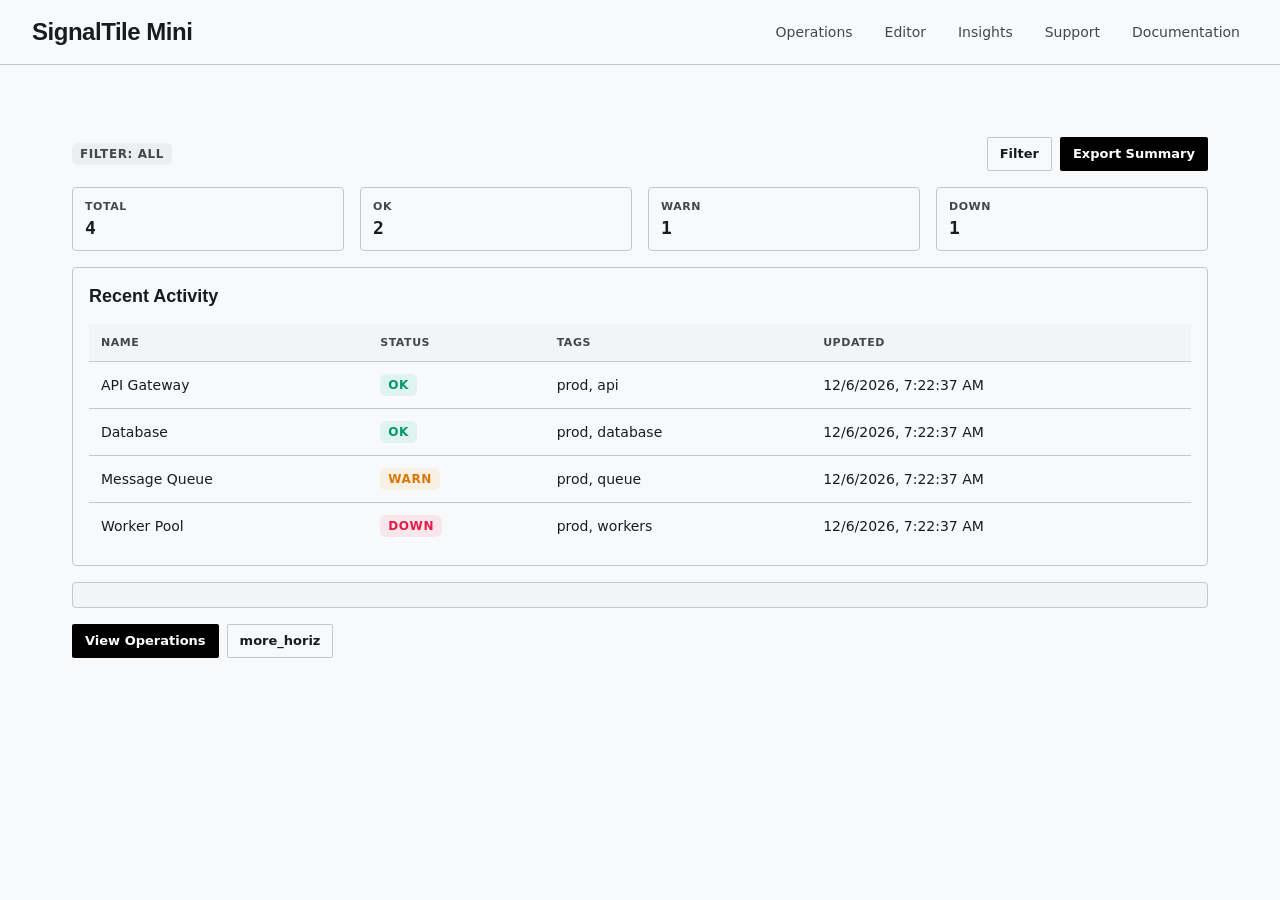
==== insights-signaltile-mini.html @ 6698b3dc "feat: US-003 - SignalTile Mini - Insights - SignalTile Mini screen" ====
<!doctype html>
<html lang="en">
  <head>
    <meta charset="UTF-8" />
    <meta name="viewport" content="width=device-width, initial-scale=1.0" />
    <title>Insights - SignalTile Mini</title>
    <link rel="stylesheet" href="assets/css/styles.css" />
    <style>
      .insights-toolbar {
        display: flex;
        flex-wrap: wrap;
        gap: var(--spacing-unit-4, 1rem);
        align-items: center;
        justify-content: space-between;
        margin-bottom: var(--spacing-unit-4, 1rem);
      }

      .insights-actions {
        display: flex;
        gap: var(--spacing-unit-2, 0.5rem);
        flex-wrap: wrap;
      }

      .insights-summary {
        display: grid;
        grid-template-columns: repeat(auto-fit, minmax(120px, 1fr));
        gap: var(--spacing-unit-4, 1rem);
        margin-bottom: var(--spacing-unit-4, 1rem);
      }

      .metric-card {
        background: var(--color-surface, #ffffff);
        border: 1px solid var(--color-outline-variant, #c6c6c6);
        border-radius: var(--radius-lg, 0.25rem);
        padding: var(--spacing-unit-3, 0.75rem);
      }

      .metric-label {
        display: block;
        font-size: 11px;
        font-weight: 700;
        letter-spacing: 0.05em;
        text-transform: uppercase;
        color: var(--color-on-surface-variant, #45464d);
      }

      .metric-value {
        display: block;
        font-family: var(--font-label-mono, "JetBrains Mono"), monospace;
        font-size: 18px;
        font-weight: 600;
        margin-top: var(--spacing-unit-1, 0.25rem);
      }

      .insights-panel {
        background: var(--color-surface, #ffffff);
        border: 1px solid var(--color-outline-variant, #c6c6c6);
        border-radius: var(--radius-lg, 0.25rem);
        padding: var(--spacing-unit-4, 1rem);
        margin-bottom: var(--spacing-unit-4, 1rem);
      }

      .insights-panel h2 {
        margin: 0 0 var(--spacing-unit-4, 1rem);
        font-family: var(--font-headline-md, Geist), sans-serif;
        font-size: 18px;
        font-weight: 600;
        line-height: 24px;
      }

      .filter-badge {
        display: inline-flex;
        align-items: center;
        padding: var(--spacing-unit-1, 0.25rem) var(--spacing-unit-2, 0.5rem);
        border-radius: var(--radius-md, 0.375rem);
        font-size: 12px;
        font-weight: 600;
        text-transform: uppercase;
        letter-spacing: 0.05em;
        background: var(--color-surface-container, #eceef0);
        color: var(--color-on-surface-variant, #45464d);
      }

      .activity-table {
        width: 100%;
        border-collapse: collapse;
      }

      .activity-table th,
      .activity-table td {
        padding: var(--spacing-unit-3, 0.75rem);
        text-align: left;
        border-bottom: 1px solid var(--color-outline-variant, #c6c6c6);
        font-size: 14px;
      }

      .activity-table th {
        font-size: 11px;
        font-weight: 700;
        letter-spacing: 0.05em;
        text-transform: uppercase;
        color: var(--color-on-surface-variant, #45464d);
        background: var(--color-surface-container-low, #f2f4f6);
      }

      .activity-table tr:last-child td {
        border-bottom: none;
      }

      .status-badge {
        display: inline-flex;
        align-items: center;
        padding: var(--spacing-unit-1, 0.25rem) var(--spacing-unit-2, 0.5rem);
        border-radius: var(--radius-md, 0.375rem);
        font-size: 12px;
        font-weight: 600;
        text-transform: uppercase;
        letter-spacing: 0.05em;
      }

      .status-badge.status-ok {
        background: rgba(16, 185, 129, 0.1);
        color: #059669;
      }

      .status-badge.status-warn {
        background: rgba(245, 158, 11, 0.1);
        color: #d97706;
      }

      .status-badge.status-down {
        background: rgba(244, 63, 94, 0.1);
        color: #e11d48;
      }

      .empty-state {
        text-align: center;
        color: var(--color-on-surface-variant, #45464d);
        padding: var(--spacing-unit-6, 1.5rem);
      }

      .insights-export {
        background: var(--color-surface-container-low, #f2f4f6);
        border: 1px solid var(--color-outline-variant, #c6c6c6);
        border-radius: var(--radius-lg, 0.25rem);
        padding: var(--spacing-unit-3, 0.75rem);
        font-family: var(--font-label-mono, "JetBrains Mono"), monospace;
        font-size: 12px;
        line-height: 16px;
        max-height: 320px;
        overflow: auto;
        white-space: pre-wrap;
        margin-bottom: var(--spacing-unit-4, 1rem);
      }

      .insights-bottom-actions {
        display: flex;
        gap: var(--spacing-unit-2, 0.5rem);
        flex-wrap: wrap;
      }
    </style>
  </head>
  <body>
    <main data-setfarm-root="insights" data-testid="setfarm-app-root" class="app-shell">
      <header class="app-header">
        <h1>SignalTile Mini</h1>
        <nav class="app-nav" aria-label="Primary">
          <a href="record-operations-signaltile-mini.html" data-action-id="ACT_OPERATIONS">Operations</a>
          <a href="record-editor-signaltile-mini.html" data-action-id="ACT_EDITOR">Editor</a>
          <a href="insights-signaltile-mini.html" data-action-id="ACT_INSIGHTS">Insights</a>
          <a href="index.html#support" data-action-id="ACT_SUPPORT">Support</a>
          <a href="index.html#documentation" data-action-id="ACT_DOCUMENTATION">Documentation</a>
        </nav>
      </header>

      <section class="app-body">
        <div id="status-banner" class="status-banner" role="status" aria-live="polite"></div>

        <section class="insights-toolbar" aria-label="Insights toolbar">
          <div>
            <span class="filter-badge" id="active-filter">Filter: all</span>
          </div>
          <div class="insights-actions">
            <button type="button" class="btn btn-secondary" data-action-id="ACT_FILTER_INSIGHTS">Filter</button>
            <button type="button" class="btn btn-primary" data-action-id="ACT_EXPORT_SUMMARY">Export Summary</button>
          </div>
        </section>

        <section class="insights-summary" aria-label="Insights summary">
          <div class="metric-card">
            <span class="metric-label">Total</span>
            <span id="metric-total" class="metric-value">0</span>
          </div>
          <div class="metric-card">
            <span class="metric-label">OK</span>
            <span id="metric-ok" class="metric-value">0</span>
          </div>
          <div class="metric-card">
            <span class="metric-label">Warn</span>
            <span id="metric-warn" class="metric-value">0</span>
          </div>
          <div class="metric-card">
            <span class="metric-label">Down</span>
            <span id="metric-down" class="metric-value">0</span>
          </div>
        </section>

        <section class="insights-panel" aria-labelledby="activity-title">
          <h2 id="activity-title">Recent Activity</h2>
          <table class="activity-table">
            <thead>
              <tr>
                <th>Name</th>
                <th>Status</th>
                <th>Tags</th>
                <th>Updated</th>
              </tr>
            </thead>
            <tbody id="activity-body">
              <!-- Rows rendered by insights.js -->
            </tbody>
          </table>
        </section>

        <pre id="insights-export-output" class="insights-export" aria-live="polite"></pre>

        <section class="insights-bottom-actions" aria-label="Insights footer actions">
          <button type="button" class="btn btn-primary" data-action-id="ACT_VIEW_OPERATIONS">View Operations</button>
          <button type="button" class="btn btn-secondary" data-action-id="ACT_MORE_INSIGHTS" aria-label="More options">more_horiz</button>
        </section>
      </section>
    </main>

    <script src="assets/js/us-002/act_create_record.js" defer></script>
    <script src="assets/js/us-003/act_filter_insights.js" defer></script>
    <script src="assets/js/us-003/act_export_summary.js" defer></script>
    <script>
      (function () {
        'use strict';

        function $(selector) { return document.querySelector(selector); }

        function escapeHtml(text) {
          var div = document.createElement('div');
          div.textContent = text;
          return div.innerHTML;
        }

        function formatDate(timestamp) {
          if (!timestamp) return '-';
          var date = new Date(timestamp);
          if (isNaN(date.getTime())) return '-';
          return date.toLocaleString();
        }

        function getFilter() {
          return (window.SignalTileInsightsState && window.SignalTileInsightsState.filter) || 'all';
        }

        function getRecords() {
          if (window.SignalTileRecords) {
            return window.SignalTileRecords.getState().records || [];
          }
          return [];
        }

        function render() {
          var records = getRecords();
          var filter = getFilter();

          var counts = { ok: 0, warn: 0, down: 0 };
          records.forEach(function (r) {
            if (counts[r.status] != null) {
              counts[r.status] += 1;
            }
          });

          $('#metric-total').textContent = records.length;
          $('#metric-ok').textContent = counts.ok;
          $('#metric-warn').textContent = counts.warn;
          $('#metric-down').textContent = counts.down;

          $('#active-filter').textContent = 'Filter: ' + filter;

          var filtered = records;
          if (filter !== 'all') {
            filtered = records.filter(function (r) { return r.status === filter; });
          }

          var tbody = $('#activity-body');
          if (filtered.length === 0) {
            tbody.innerHTML = '<tr><td colspan="4" class="empty-state">No records match the current filter.</td></tr>';
          } else {
            var sorted = filtered.slice().sort(function (a, b) {
              return (b.updatedAt || 0) - (a.updatedAt || 0);
            });
            tbody.innerHTML = sorted.map(function (r) {
              return (
                '<tr data-record-id="' + escapeHtml(r.id) + '">' +
                  '<td>' + escapeHtml(r.name) + '</td>' +
                  '<td><span class="status-badge status-' + escapeHtml(r.status) + '">' + escapeHtml(r.status) + '</span></td>' +
                  '<td>' + escapeHtml(r.tags || '') + '</td>' +
                  '<td>' + escapeHtml(formatDate(r.updatedAt)) + '</td>' +
                '</tr>'
              );
            }).join('');
          }
        }

        function renderStatus(message, isError) {
          var banner = $('#status-banner');
          if (message) {
            banner.textContent = message;
            banner.className = isError ? 'status-banner status-banner--error' : 'status-banner';
          } else {
            banner.textContent = '';
            banner.className = 'status-banner';
          }
        }

        function bind() {
          document.body.addEventListener('click', function (event) {
            var target = event.target.closest('[data-action-id]');
            var actionId = target && target.getAttribute('data-action-id');
            if (!actionId) return;

            if (actionId === 'ACT_FILTER_INSIGHTS') {
              event.preventDefault();
              if (window.SignalTileActions && window.SignalTileActions.filterInsights) {
                window.SignalTileActions.filterInsights();
              }
              render();
              renderStatus('Filter set to ' + getFilter());
              return;
            }

            if (actionId === 'ACT_EXPORT_SUMMARY') {
              event.preventDefault();
              if (window.SignalTileActions && window.SignalTileActions.exportInsightsSummary) {
                var summary = window.SignalTileActions.exportInsightsSummary();
                $('#insights-export-output').textContent = JSON.stringify(summary, null, 2);
                renderStatus('Insights summary exported');
              }
              return;
            }

            if (actionId === 'ACT_VIEW_OPERATIONS') {
              event.preventDefault();
              window.location.href = 'record-operations-signaltile-mini.html';
              return;
            }

            if (actionId === 'ACT_MORE_INSIGHTS') {
              event.preventDefault();
              renderStatus('More options menu opened');
              return;
            }
          });
        }

        function init() {
          window.SignalTileInsightsRender = render;
          render();
          bind();

          window.app = {
            getState: function () {
              return {
                filter: getFilter(),
                records: getRecords()
              };
            },
            filterInsights: function (criteria) {
              if (window.SignalTileActions && window.SignalTileActions.filterInsights) {
                return window.SignalTileActions.filterInsights(criteria);
              }
              return null;
            },
            exportInsightsSummary: function () {
              if (window.SignalTileActions && window.SignalTileActions.exportInsightsSummary) {
                return window.SignalTileActions.exportInsightsSummary();
              }
              return null;
            }
          };

          window.setfarmStaticReady = true;
        }

        document.addEventListener('DOMContentLoaded', init);
      })();
    </script>
  </body>
</html>
---- assets/css/styles.css ----
@import "../../stitch/design-tokens.css";

:root {
  color-scheme: light;
  font-family: var(--font-body-md, Geist), ui-sans-serif, system-ui, -apple-system, BlinkMacSystemFont, "Segoe UI", sans-serif;
  background: var(--color-background, #f7f9fb);
  color: var(--color-on-background, #191c1e);
}

* {
  box-sizing: border-box;
}

body {
  margin: 0;
  min-width: 320px;
  min-height: 100vh;
  background: var(--color-background, #f7f9fb);
  color: var(--color-on-background, #191c1e);
}

.app-shell {
  min-height: 100vh;
  display: flex;
  flex-direction: column;
}

.app-header {
  display: flex;
  align-items: center;
  justify-content: space-between;
  gap: var(--spacing-unit-4, 1rem);
  padding: var(--spacing-unit-4, 1rem) var(--spacing-margin-desktop, 2rem);
  background: var(--color-surface, #ffffff);
  border-bottom: 1px solid var(--color-outline-variant, #c6c6cd);
}

.app-header h1 {
  margin: 0;
  font-family: var(--font-headline-lg, Geist), sans-serif;
  font-size: 24px;
  font-weight: 600;
  line-height: 32px;
  letter-spacing: -0.02em;
}

.app-nav {
  display: flex;
  gap: var(--spacing-unit-4, 1rem);
  flex-wrap: wrap;
}

.app-nav a {
  color: var(--color-on-surface-variant, #45464d);
  text-decoration: none;
  font-size: 14px;
  font-weight: 500;
  padding: var(--spacing-unit-1, 0.25rem) var(--spacing-unit-2, 0.5rem);
  border-radius: var(--radius-DEFAULT, 0.125rem);
}

.app-nav a:hover,
.app-nav a:focus {
  color: var(--color-on-surface, #191c1e);
  background: var(--color-surface-container, #eceef0);
  outline: none;
}

.app-body {
  flex: 1;
  padding: var(--spacing-margin-desktop, 2rem);
  max-width: 1200px;
  width: 100%;
  margin: 0 auto;
}

.status-banner {
  min-height: 1.5rem;
  margin-bottom: var(--spacing-unit-4, 1rem);
  color: var(--color-on-error-container, #93000a);
  font-size: 14px;
}

.status-banner--error {
  padding: var(--spacing-unit-2, 0.5rem) var(--spacing-unit-3, 0.75rem);
  background: var(--color-error-container, #ffdad6);
  border-radius: var(--radius-DEFAULT, 0.125rem);
}

.tile-panel {
  display: grid;
  grid-template-columns: repeat(auto-fit, minmax(220px, 1fr));
  gap: var(--spacing-unit-4, 1rem);
  margin-bottom: var(--spacing-unit-6, 1.5rem);
}

.signal-tile {
  background: var(--color-surface, #ffffff);
  border: 1px solid var(--color-outline-variant, #c6c6cd);
  border-radius: var(--radius-lg, 0.25rem);
  padding: var(--spacing-unit-4, 1rem);
  border-left: 4px solid var(--color-outline, #76777d);
}

.signal-tile.status-ok {
  border-left-color: #10b981;
}

.signal-tile.status-warn {
  border-left-color: #f59e0b;
}

.signal-tile.status-down {
  border-left-color: #f43f5e;
}

.tile-header {
  display: flex;
  align-items: center;
  gap: var(--spacing-unit-2, 0.5rem);
  margin-bottom: var(--spacing-unit-2, 0.5rem);
}

.status-indicator {
  width: 12px;
  height: 12px;
  border-radius: 9999px;
  background: var(--color-outline, #76777d);
  flex-shrink: 0;
}

.status-ok .status-indicator {
  background: #10b981;
}

.status-warn .status-indicator {
  background: #f59e0b;
}

.status-down .status-indicator {
  background: #f43f5e;
}

.tile-label {
  margin: 0;
  font-family: var(--font-headline-md, Geist), sans-serif;
  font-size: 18px;
  font-weight: 600;
  line-height: 24px;
  letter-spacing: -0.01em;
}

.tile-status {
  margin: 0 0 var(--spacing-unit-4, 1rem);
  font-family: var(--font-label-mono, "JetBrains Mono"), monospace;
  font-size: 13px;
  text-transform: uppercase;
  letter-spacing: 0.05em;
  color: var(--color-on-surface-variant, #45464d);
}

.btn {
  display: inline-flex;
  align-items: center;
  justify-content: center;
  padding: var(--spacing-unit-2, 0.5rem) var(--spacing-unit-3, 0.75rem);
  font-family: inherit;
  font-size: 13px;
  font-weight: 600;
  line-height: 16px;
  border: 1px solid transparent;
  border-radius: var(--radius-DEFAULT, 0.125rem);
  cursor: pointer;
}

.btn-primary {
  background: var(--color-primary, #000000);
  color: var(--color-on-primary, #ffffff);
}

.btn-primary:hover,
.btn-primary:focus {
  background: var(--color-on-surface, #191c1e);
  outline: 2px solid var(--color-secondary-container, #d0e1fb);
  outline-offset: 2px;
}

.btn-secondary {
  background: var(--color-surface, #ffffff);
  color: var(--color-on-surface, #191c1e);
  border-color: var(--color-outline-variant, #c6c6cd);
}

.btn-secondary:hover,
.btn-secondary:focus {
  border-color: var(--color-outline, #76777d);
  background: var(--color-surface-container, #eceef0);
  outline: 2px solid var(--color-secondary-container, #d0e1fb);
  outline-offset: 2px;
}

.app-actions {
  margin-bottom: var(--spacing-unit-4, 1rem);
}

.snapshot-output {
  background: var(--color-surface-container-low, #f2f4f6);
  border: 1px solid var(--color-outline-variant, #c6c6cd);
  border-radius: var(--radius-lg, 0.25rem);
  padding: var(--spacing-unit-3, 0.75rem);
  font-family: var(--font-label-mono, "JetBrains Mono"), monospace;
  font-size: 12px;
  line-height: 16px;
  max-height: 320px;
  overflow: auto;
  white-space: pre-wrap;
}

@media (max-width: 640px) {
  .app-header {
    flex-direction: column;
    align-items: flex-start;
    padding: var(--spacing-unit-4, 1rem) var(--spacing-margin-mobile, 1rem);
  }

  .app-body {
    padding: var(--spacing-margin-mobile, 1rem);
  }
}
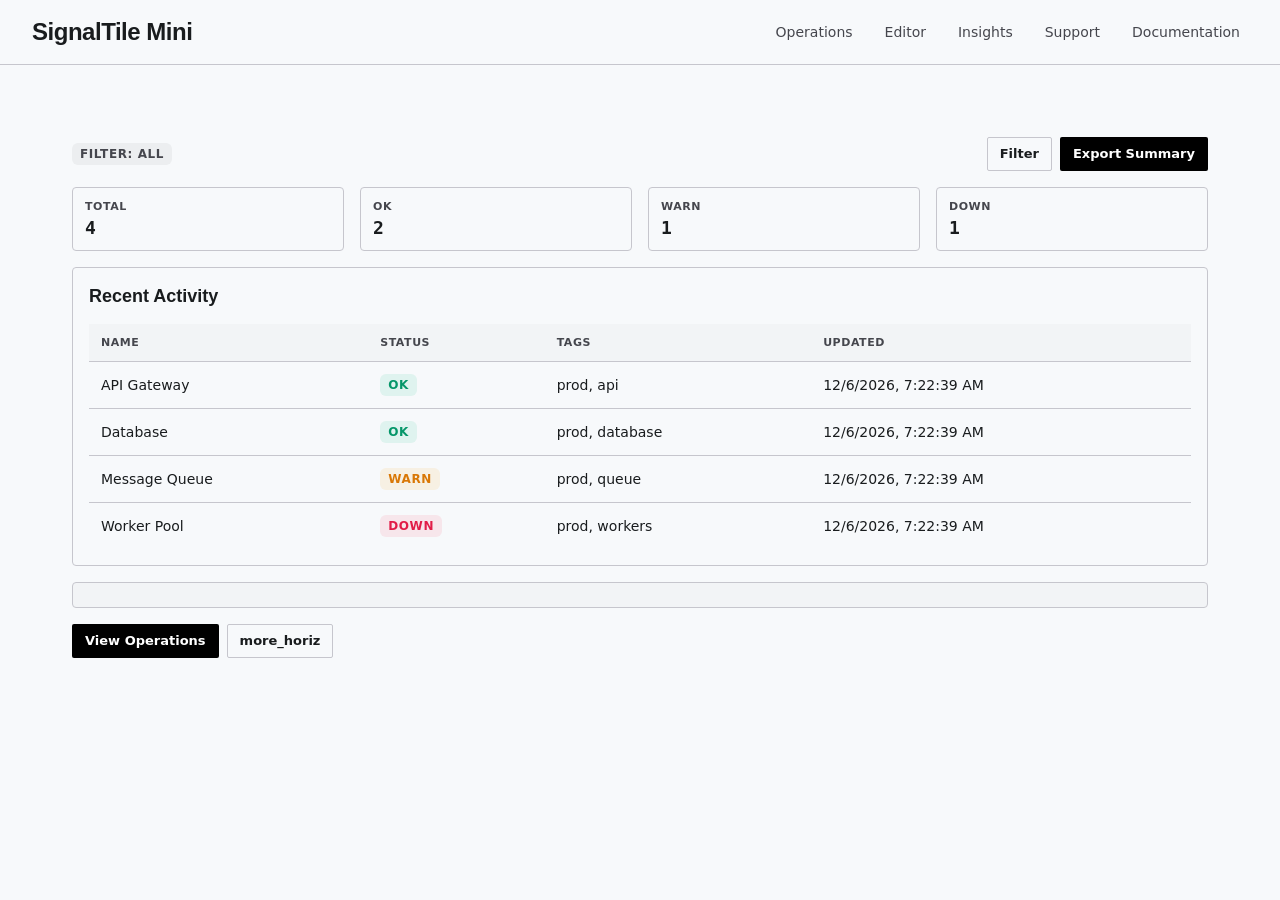
==== commit 6ca6187d: "feat: US-003 - SignalTile Mini - Insights - SignalTile Mini screen" ====
--- a/insights-signaltile-mini.html
+++ b/insights-signaltile-mini.html
@@ -241,9 +241,13 @@
         function $(selector) { return document.querySelector(selector); }
 
         function escapeHtml(text) {
-          var div = document.createElement('div');
-          div.textContent = text;
-          return div.innerHTML;
+          if (text === null || text === undefined) return '';
+          return String(text)
+            .replace(/&/g, '&amp;')
+            .replace(/</g, '&lt;')
+            .replace(/>/g, '&gt;')
+            .replace(/"/g, '&quot;')
+            .replace(/'/g, '&#039;');
         }
 
         function formatDate(timestamp) {
@@ -258,8 +262,9 @@
         }
 
         function getRecords() {
-          if (window.SignalTileRecords) {
-            return window.SignalTileRecords.getState().records || [];
+          if (window.SignalTileRecords && typeof window.SignalTileRecords.getState === 'function') {
+            var state = window.SignalTileRecords.getState();
+            return (state && state.records) || [];
           }
           return [];
         }
@@ -329,7 +334,6 @@
               if (window.SignalTileActions && window.SignalTileActions.filterInsights) {
                 window.SignalTileActions.filterInsights();
               }
-              render();
               renderStatus('Filter set to ' + getFilter());
               return;
             }
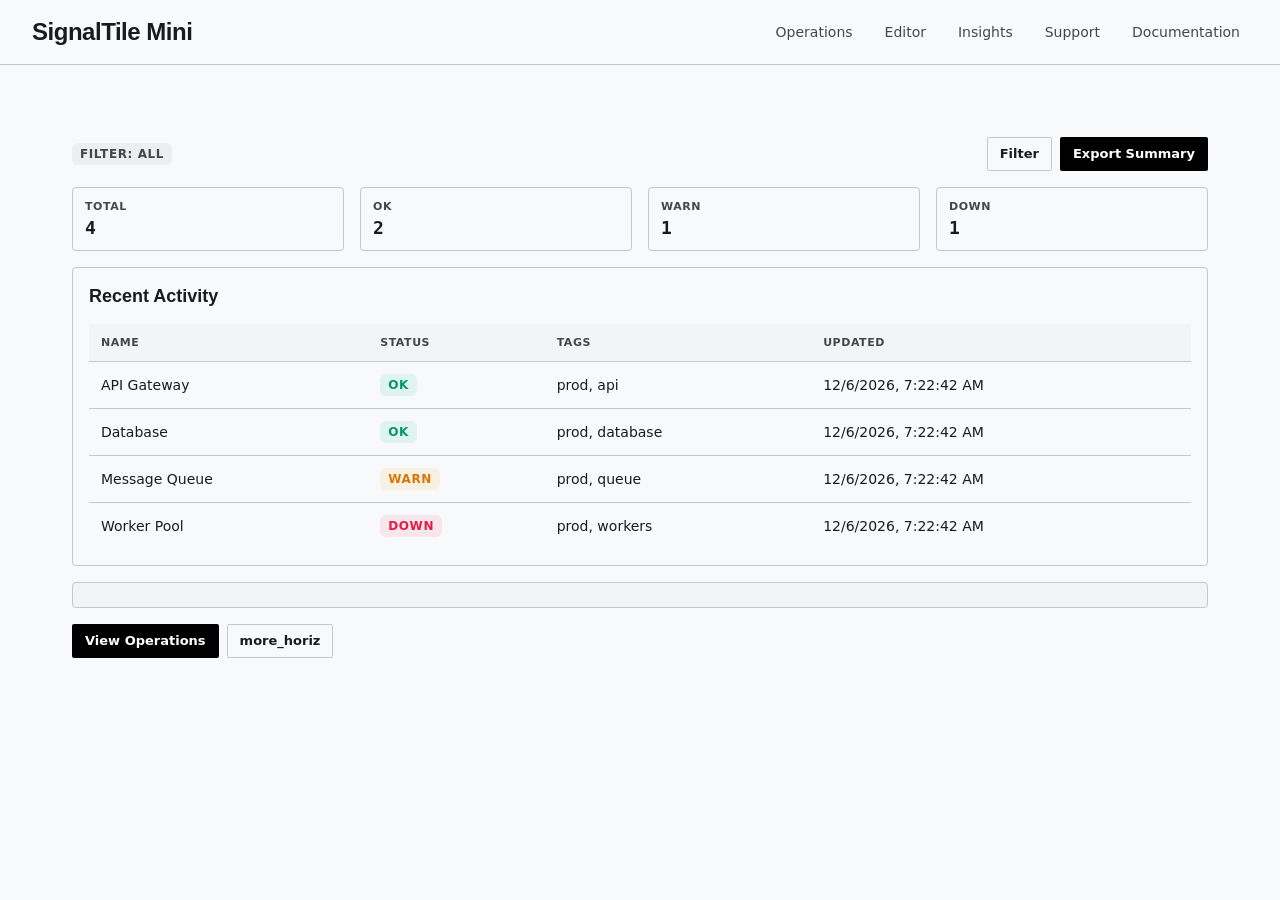
==== commit 51b142c6: "feat: US-003 - SignalTile Mini - Insights - SignalTile Mini screen" ====
--- a/insights-signaltile-mini.html
+++ b/insights-signaltile-mini.html
@@ -247,7 +247,7 @@
             .replace(/</g, '&lt;')
             .replace(/>/g, '&gt;')
             .replace(/"/g, '&quot;')
-            .replace(/'/g, '&#039;');
+            .replace(/'/g, '&#39;');
         }
 
         function formatDate(timestamp) {
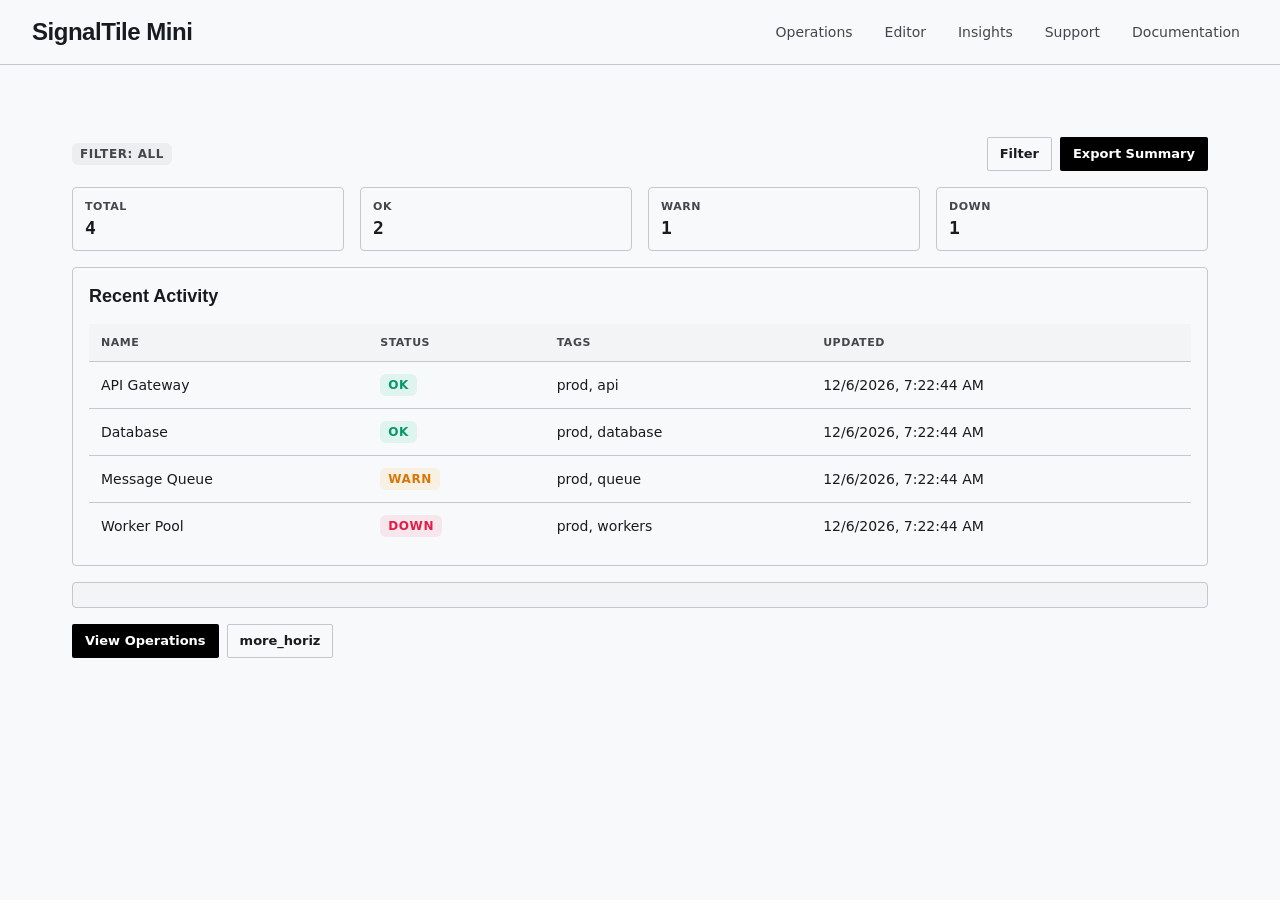
==== commit 76f32aa1: "feat: US-003 - SignalTile Mini - Insights - SignalTile Mini screen" ====
--- a/insights-signaltile-mini.html
+++ b/insights-signaltile-mini.html
@@ -293,22 +293,44 @@
           }
 
           var tbody = $('#activity-body');
+          tbody.textContent = '';
           if (filtered.length === 0) {
-            tbody.innerHTML = '<tr><td colspan="4" class="empty-state">No records match the current filter.</td></tr>';
+            var emptyTr = document.createElement('tr');
+            var emptyTd = document.createElement('td');
+            emptyTd.setAttribute('colspan', '4');
+            emptyTd.className = 'empty-state';
+            emptyTd.textContent = 'No records match the current filter.';
+            emptyTr.appendChild(emptyTd);
+            tbody.appendChild(emptyTr);
           } else {
             var sorted = filtered.slice().sort(function (a, b) {
               return (b.updatedAt || 0) - (a.updatedAt || 0);
             });
-            tbody.innerHTML = sorted.map(function (r) {
-              return (
-                '<tr data-record-id="' + escapeHtml(r.id) + '">' +
-                  '<td>' + escapeHtml(r.name) + '</td>' +
-                  '<td><span class="status-badge status-' + escapeHtml(r.status) + '">' + escapeHtml(r.status) + '</span></td>' +
-                  '<td>' + escapeHtml(r.tags || '') + '</td>' +
-                  '<td>' + escapeHtml(formatDate(r.updatedAt)) + '</td>' +
-                '</tr>'
-              );
-            }).join('');
+            sorted.forEach(function (r) {
+              var tr = document.createElement('tr');
+              tr.setAttribute('data-record-id', r.id);
+
+              var tdName = document.createElement('td');
+              tdName.textContent = r.name || '';
+              tr.appendChild(tdName);
+
+              var tdStatus = document.createElement('td');
+              var statusSpan = document.createElement('span');
+              statusSpan.className = 'status-badge status-' + (r.status || '');
+              statusSpan.textContent = r.status || '';
+              tdStatus.appendChild(statusSpan);
+              tr.appendChild(tdStatus);
+
+              var tdTags = document.createElement('td');
+              tdTags.textContent = r.tags || '';
+              tr.appendChild(tdTags);
+
+              var tdUpdated = document.createElement('td');
+              tdUpdated.textContent = formatDate(r.updatedAt);
+              tr.appendChild(tdUpdated);
+
+              tbody.appendChild(tr);
+            });
           }
         }
 
